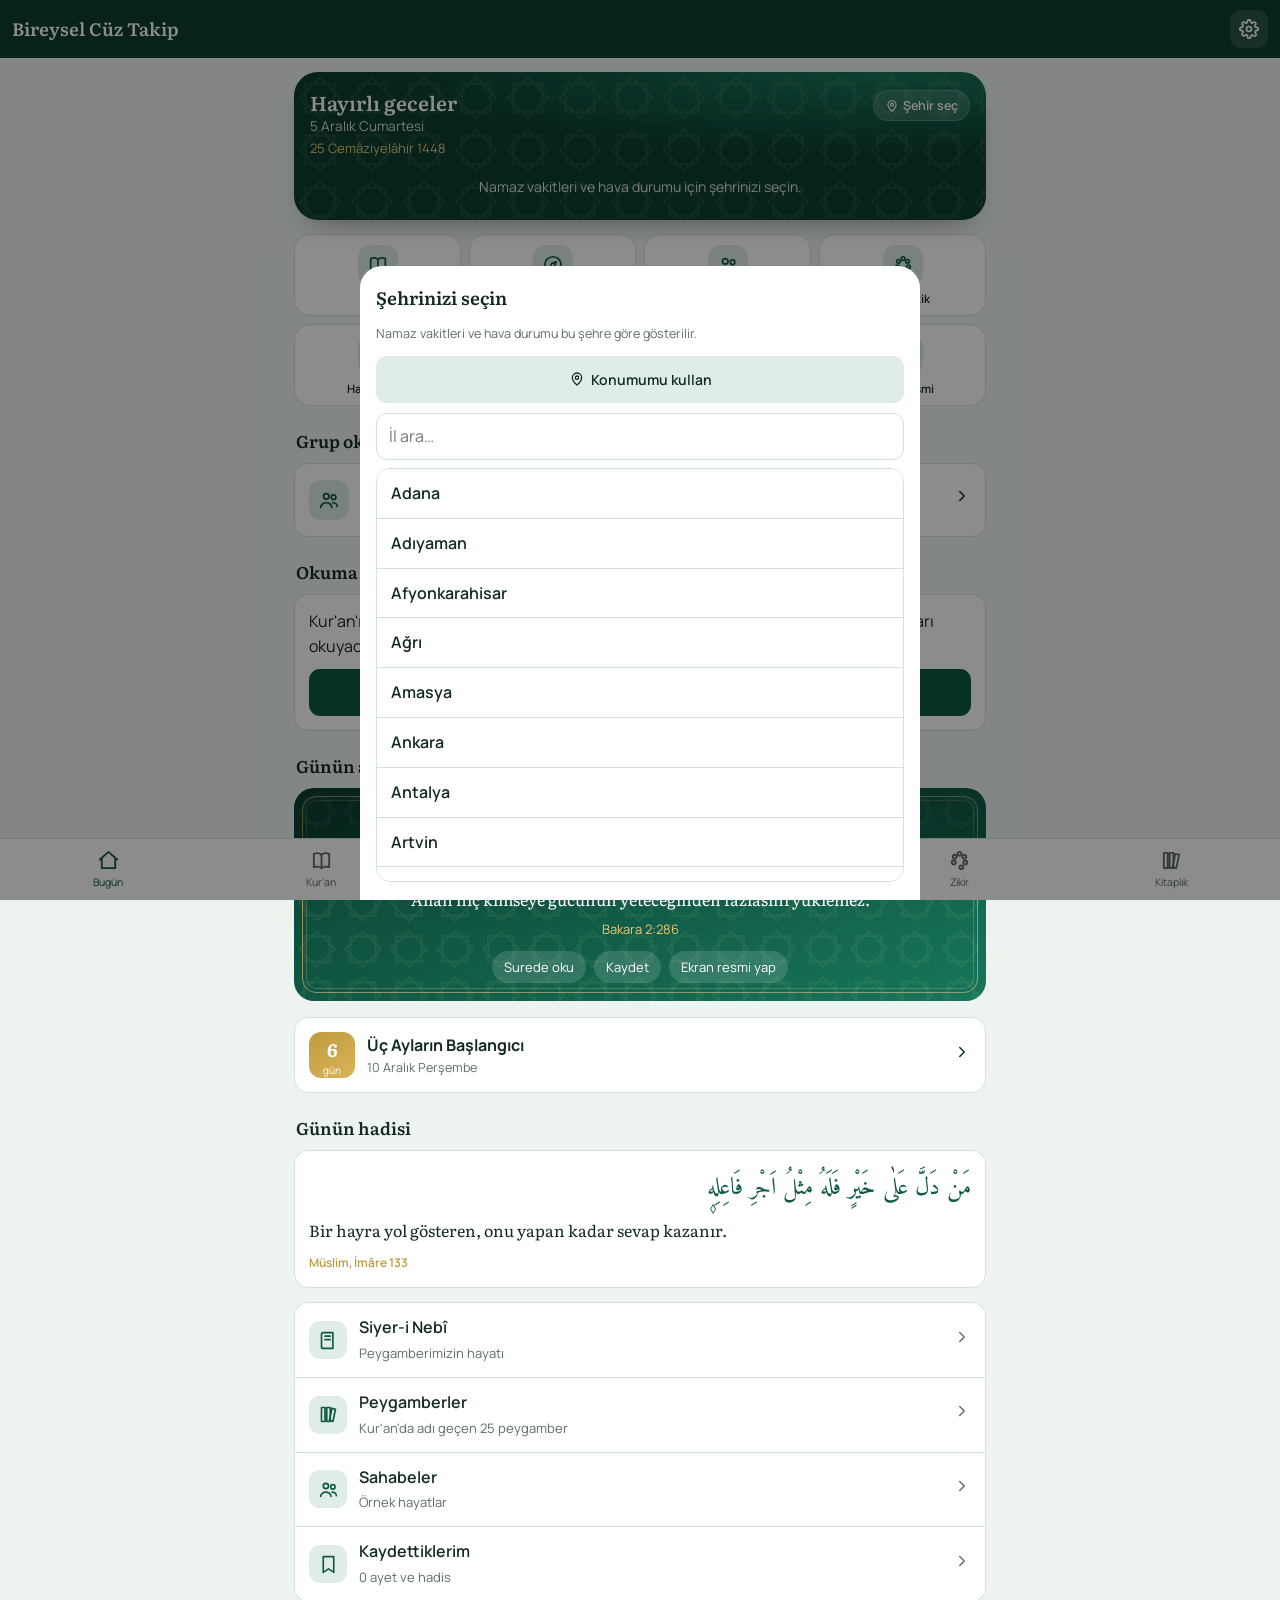
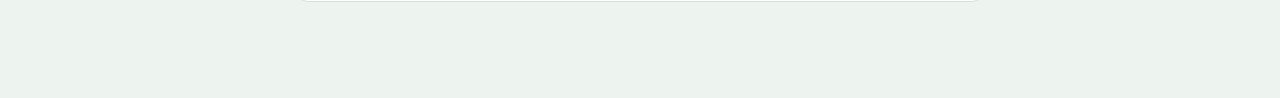
==== index.html @ bbe1b6b3 "Add files via upload" ====
<!DOCTYPE html>
<html lang="tr" data-theme="zumrut">
<head>
<meta charset="utf-8">
<meta name="viewport" content="width=device-width, initial-scale=1, viewport-fit=cover">
<meta name="theme-color" content="#0b3d31">
<meta name="description" content="Kur'an-ı Kerîm, meal ve tefsir, okuma planı, namaz vakitleri, zikirler, Cevşen, siyer ve dini günler.">
<title>Bireysel Cüz Takip</title>
<link rel="manifest" href="manifest.json">
<link rel="icon" href="icon-192.png">
<link rel="apple-touch-icon" href="icon-192.png">
<link rel="preconnect" href="https://fonts.googleapis.com">
<link rel="preconnect" href="https://fonts.gstatic.com" crossorigin>
<link href="https://fonts.googleapis.com/css2?family=Amiri+Quran&family=Amiri:wght@400;700&family=Literata:opsz,wght@7..72,400;7..72,600;7..72,700&family=Manrope:wght@400;500;600;700&display=swap" rel="stylesheet">
<link rel="stylesheet" href="stil.css">
</head>
<body>
<header class="top">
  <button class="ib hide" id="back" aria-label="Geri"><svg viewBox="0 0 24 24" fill="none" stroke="currentColor" stroke-width="2.4" stroke-linecap="round" stroke-linejoin="round"><path d="M15 18l-6-6 6-6"/></svg></button>
  <h1 id="ttl">Bireysel Cüz Takip</h1>
  <button class="ib" id="ayar" aria-label="Ayarlar"><svg viewBox="0 0 24 24" fill="none" stroke="currentColor" stroke-width="2" stroke-linecap="round" stroke-linejoin="round"><circle cx="12" cy="12" r="3"/><path d="M19.4 15a1.6 1.6 0 00.3 1.8l.1.1a2 2 0 11-2.8 2.8l-.1-.1a1.6 1.6 0 00-2.7 1.1V21a2 2 0 01-4 0v-.1A1.6 1.6 0 007.4 19.4l-.1.1a2 2 0 11-2.8-2.8l.1-.1A1.6 1.6 0 003.5 14H3a2 2 0 010-4h.1A1.6 1.6 0 004.6 7.4l-.1-.1a2 2 0 112.8-2.8l.1.1A1.6 1.6 0 0010 3.5V3a2 2 0 014 0v.1a1.6 1.6 0 002.6 1.4l.1-.1a2 2 0 112.8 2.8l-.1.1A1.6 1.6 0 0020.5 10H21a2 2 0 010 4h-.1a1.6 1.6 0 00-1.5 1z"/></svg></button>
</header>
<main id="view"></main>
<nav class="tabs" id="tabs"></nav>
<input type="file" id="picker" accept="application/pdf,.pdf" class="hide">
<input type="file" id="jpicker" accept="application/json,.json" class="hide">
<script>window.addEventListener("error",function(e){var d=document.getElementById("hataKutu");if(!d){d=document.createElement("div");d.id="hataKutu";d.style.cssText="position:fixed;left:8px;right:8px;bottom:90px;z-index:99;background:#7a1f1f;color:#fff;padding:10px 12px;border-radius:10px;font:13px/1.4 sans-serif";document.body.appendChild(d)}d.textContent="Hata: "+e.message+" ("+(e.lineno||"")+")"});</script>
<script src="ayar.js"></script>
<script src="veri.js"></script>
<script src="veri-ek.js"></script>
<script src="uygulama.js"></script>
<script src="okuyucu.js"></script>
<script src="grup.js"></script>
<script src="kible.js"></script>
<script src="ekler.js"></script>
</body>
</html>
---- stil.css ----
:root{--ar:'Amiri','Traditional Arabic',serif;--serif:'Literata',Georgia,serif;--sans:'Manrope',system-ui,sans-serif;--r:14px;
  --star:url("data:image/svg+xml,%3Csvg xmlns='http://www.w3.org/2000/svg' viewBox='0 0 40 40'%3E%3Cg fill='none' stroke='%23b8892d' stroke-width='1.8'%3E%3Crect x='9' y='9' width='22' height='22'/%3E%3Crect x='9' y='9' width='22' height='22' transform='rotate(45 20 20)'/%3E%3C/g%3E%3C/svg%3E")}
[data-theme=cini]{--bg:#eef2f5;--card:#fff;--ink:#16243a;--muted:#5b6b7d;--line:#d9e1e8;--pri:#1f4e8c;--pri2:#2a6fb0;--acc:#b8892d;--soft:#e4ecf4;--h1:#173a6b;--h2:#1f6f8b;--on:#fff}
[data-theme=tezhip]{--bg:#f6efe1;--card:#fffaf0;--ink:#2b1d12;--muted:#7a6652;--line:#e8dcc3;--pri:#7a1f2b;--pri2:#9b2c3a;--acc:#b8892d;--soft:#f1e5cd;--h1:#5e1520;--h2:#8a2a35;--on:#fff}
[data-theme=zumrut]{--bg:#edf4f0;--card:#fff;--ink:#132a22;--muted:#5a6e66;--line:#d4e2db;--pri:#0f5a46;--pri2:#17765c;--acc:#c09a3e;--soft:#dfede6;--h1:#0b3d31;--h2:#17765c;--on:#fff}
[data-theme=gece]{--bg:#0e1726;--card:#152238;--ink:#e8ecf3;--muted:#95a3b8;--line:#24344f;--pri:#5b97e3;--pri2:#6aa5ef;--acc:#d6b062;--soft:#1b2b45;--h1:#0b1424;--h2:#1d3557;--on:#fff}
[data-theme=sepya]{--bg:#ece2d0;--card:#f7f0e2;--ink:#3b2f22;--muted:#7b6a55;--line:#dccdb3;--pri:#6b4f2f;--pri2:#85643d;--acc:#a0782f;--soft:#e5d7be;--h1:#4a3622;--h2:#7a5a36;--on:#fff}
[data-theme=sade]{--bg:#f4f5f7;--card:#fff;--ink:#1c1f23;--muted:#636a72;--line:#e1e4e8;--pri:#2e3a46;--pri2:#45535f;--acc:#9a7b3a;--soft:#eaedf0;--h1:#2e3a46;--h2:#4a5a68;--on:#fff}
*{box-sizing:border-box;-webkit-tap-highlight-color:transparent}
html,body{margin:0;background:var(--bg);color:var(--ink);font:16px/1.55 var(--sans)}
button,input,select,textarea{font:inherit;color:inherit}
a{color:var(--pri2)}
:focus-visible{outline:2px solid var(--acc);outline-offset:2px}
@media (prefers-reduced-motion:reduce){*{transition:none!important;animation:none!important}}
.top{position:sticky;top:0;z-index:20;background:var(--h1);color:#fff;padding:calc(env(safe-area-inset-top) + 10px) 12px 10px;display:flex;align-items:center;gap:8px}
.top h1{font:600 18px/1.2 var(--serif);margin:0;flex:1;min-width:0;white-space:nowrap;overflow:hidden;text-overflow:ellipsis}
.top .sub{font:400 12px var(--sans);opacity:.72;display:block}
.ib{background:rgba(255,255,255,.12);border:0;color:#fff;width:38px;height:38px;border-radius:11px;display:grid;place-items:center;cursor:pointer;flex:none;position:relative}
.ib svg{width:20px;height:20px}
.dot{position:absolute;top:4px;right:4px;min-width:16px;height:16px;border-radius:99px;background:#e0533d;color:#fff;font-size:10px;font-weight:700;display:grid;place-items:center;padding:0 4px}
main{max-width:720px;margin:0 auto;padding:14px 14px calc(96px + env(safe-area-inset-bottom))}
nav.tabs{position:fixed;bottom:0;left:0;right:0;z-index:30;background:var(--card);border-top:1px solid var(--line);display:flex;justify-content:space-around;padding:6px 2px calc(6px + env(safe-area-inset-bottom))}
nav.tabs button{background:none;border:0;display:flex;flex-direction:column;align-items:center;gap:2px;font-size:10.5px;color:var(--muted);padding:4px 2px;min-width:0;flex:1;cursor:pointer}
nav.tabs button svg{width:23px;height:23px}
nav.tabs button.on{color:var(--pri)}
/* Günün ayeti — tezhipli çerçeve */
.frame{position:relative;background:linear-gradient(160deg,var(--h1),var(--h2));color:#fff;border-radius:20px;padding:26px 20px 18px;margin-bottom:16px;overflow:hidden}
.frame::before{content:"";position:absolute;inset:8px;border:1px solid rgba(232,200,120,.55);border-radius:14px;pointer-events:none}
.frame::after{content:"";position:absolute;inset:12px;border:1px solid rgba(232,200,120,.25);border-radius:11px;pointer-events:none}
.frame .pat{position:absolute;inset:0;opacity:.07;background-image:var(--star);background-size:46px;filter:brightness(3)}
.frame .greet{font:500 13px var(--sans);opacity:.8;position:relative}
.frame .ay{font-family:var(--ar);direction:rtl;text-align:center;font-size:30px;line-height:1.9;margin:10px 0 6px;position:relative;color:#fff}
.frame .ml{font:400 16px/1.6 var(--serif);text-align:center;position:relative}
.frame .kn{text-align:center;color:#e9c873;font-size:13px;margin-top:6px;position:relative}
.frame .acts{display:flex;justify-content:center;gap:8px;margin-top:12px;position:relative;flex-wrap:wrap}
.frame .acts button{background:rgba(255,255,255,.14);border:0;color:#fff;border-radius:99px;padding:6px 12px;font-size:13px;cursor:pointer}
h2.sec{font:600 17px var(--serif);margin:22px 2px 10px;display:flex;align-items:center;justify-content:space-between}
h2.sec small{font:500 13px var(--sans);color:var(--muted)}
.big2{display:grid;grid-template-columns:1fr 1fr;gap:10px;margin-bottom:10px}
.bigt{border-radius:18px;padding:16px;cursor:pointer;color:#fff;min-height:118px;display:flex;flex-direction:column;justify-content:space-between;background:linear-gradient(150deg,var(--pri),var(--pri2))}
.bigt.alt{background:var(--card);color:var(--ink);border:1px solid var(--line)}
.bigt b{font:600 17px var(--serif)}
.bigt span{font-size:12.5px;opacity:.8}
.rows{background:var(--card);border:1px solid var(--line);border-radius:var(--r);overflow:hidden}
.rw{display:flex;align-items:center;gap:12px;padding:12px 14px;cursor:pointer;border-bottom:1px solid var(--line)}
.rw:last-child{border-bottom:0}
.rw .ico{width:38px;height:38px;border-radius:11px;background:var(--soft);color:var(--pri);display:grid;place-items:center;flex:none}
.rw .ico svg{width:21px;height:21px}
.rw .tx{flex:1;min-width:0}.rw .tx b{display:block;font-weight:600}.rw .tx span{font-size:13px;color:var(--muted)}
.rw .chev{color:var(--muted)}
.card{background:var(--card);border:1px solid var(--line);border-radius:var(--r);padding:14px;margin-bottom:10px}
.row{display:flex;align-items:center;gap:10px}.between{justify-content:space-between}.wrap{flex-wrap:wrap}.grow{flex:1;min-width:0}
.muted{color:var(--muted);font-size:13px}.small{font-size:12.5px}
.btn{border:0;border-radius:11px;padding:10px 14px;background:var(--pri);color:var(--on);font-weight:600;cursor:pointer;display:inline-flex;align-items:center;gap:6px;font-size:14px;justify-content:center}
.btn.acc{background:var(--acc);color:#fff}.btn.ghost{background:var(--soft);color:var(--ink)}.btn.line{background:transparent;border:1px solid var(--line);color:var(--ink)}
.btn.sm{padding:6px 10px;font-size:13px;border-radius:9px}.btn.full{width:100%;padding:13px}.btn.red{background:#b0392a;color:#fff}
.btn:disabled{opacity:.45}.btn svg{width:16px;height:16px}
.in{width:100%;border:1px solid var(--line);background:var(--card);border-radius:11px;padding:10px 12px;outline:none}
.in:focus{border-color:var(--pri2)}
label.lb{display:block;font-size:13px;color:var(--muted);margin:10px 0 4px}
.num{width:36px;height:36px;flex:none;display:grid;place-items:center;font-size:12px;font-weight:700;color:var(--pri);background:var(--star) center/contain no-repeat}
.seg{display:flex;background:var(--soft);border-radius:12px;padding:3px;gap:3px;margin-bottom:12px}
.seg button{flex:1;border:0;background:none;padding:8px;border-radius:9px;font-size:13px;font-weight:600;cursor:pointer;color:var(--muted)}
.seg button.on{background:var(--card);color:var(--ink);box-shadow:0 1px 3px rgba(0,0,0,.08)}
.chips{display:flex;gap:8px;overflow-x:auto;padding-bottom:4px;scrollbar-width:none}.chips::-webkit-scrollbar{display:none}.chips.wr{flex-wrap:wrap}
.chip{border:1px solid var(--line);background:var(--card);border-radius:99px;padding:6px 12px;font-size:13px;white-space:nowrap;cursor:pointer}
.chip.on{background:var(--pri);color:var(--on);border-color:var(--pri)}
/* Kur'an okuyucu */
.surehead{text-align:center;padding:14px;border:1px solid var(--line);border-radius:16px;background:var(--card);position:relative;margin-bottom:6px}
.surehead::before{content:"";position:absolute;inset:5px;border:1px solid color-mix(in srgb,var(--acc) 45%,transparent);border-radius:12px;pointer-events:none}
.surehead b{font:600 20px var(--serif)}
.besmele{font-family:var(--ar);font-size:30px;text-align:center;margin:10px 0 2px;color:var(--pri)}
.ayah{padding:14px 2px 10px;border-bottom:1px solid var(--line)}
.ayah .a{font-family:var(--ar);direction:rtl;text-align:right;line-height:2.15;font-size:var(--afs,30px)}
.mk{display:inline-grid;place-items:center;width:1.25em;height:1.25em;background:var(--star) center/contain no-repeat;font:700 .42em var(--sans);color:var(--acc);vertical-align:middle;margin-right:.15em;direction:ltr}
.ayah .t{margin-top:6px;font:400 15.5px/1.6 var(--serif)}
.ayah .tr{font-size:13px;color:var(--muted);font-style:italic;margin-top:4px}
.aacts{display:flex;gap:4px;margin-top:6px;justify-content:flex-end}
.aacts button{background:none;border:0;color:var(--muted);padding:6px;border-radius:8px;cursor:pointer;display:grid;place-items:center}
.aacts button svg{width:19px;height:19px}.aacts button.on{color:var(--acc)}
.cuzgrid{display:grid;grid-template-columns:repeat(5,1fr);gap:8px}
.cz{aspect-ratio:1;border-radius:13px;border:1.5px solid var(--line);background:var(--card);display:flex;flex-direction:column;align-items:center;justify-content:center;cursor:pointer;font-weight:700;font-size:18px;padding:2px;min-width:0}
.cz small{font-size:9.5px;font-weight:500;color:var(--muted);max-width:100%;overflow:hidden;text-overflow:ellipsis;white-space:nowrap}
.cz.done{background:var(--pri);color:var(--on);border-color:var(--pri)}.cz.done small{color:inherit;opacity:.75}
.cz.read{border-color:var(--acc);background:color-mix(in srgb,var(--acc) 18%,var(--card))}
.bar{height:9px;border-radius:99px;background:var(--soft);overflow:hidden}.bar>i{display:block;height:100%;background:linear-gradient(90deg,var(--pri2),var(--acc));border-radius:99px}
.ring{position:relative;width:220px;height:220px;margin:12px auto}
.ring svg{position:absolute;inset:0;transform:rotate(-90deg)}
.ring button{position:absolute;inset:16px;border-radius:50%;border:0;cursor:pointer;color:#fff;background:radial-gradient(circle at 35% 30%,var(--pri2),var(--h1));user-select:none;box-shadow:0 10px 26px rgba(0,0,0,.18)}
.ring button:active{transform:scale(.97)}
.ring b{font-size:56px;line-height:1;display:block}.ring span{font-size:13px;opacity:.85}
.step{border-left:3px solid var(--line);padding:8px 0 8px 12px;cursor:pointer}.step.on{border-color:var(--acc)}
.arx{font-family:var(--ar);direction:rtl;text-align:right;line-height:1.95}
.hadis .arx{font-size:24px;color:var(--pri)}
.src{font-size:12px;color:var(--acc);font-weight:600}
.book{display:flex;gap:12px;align-items:center}
.spine{width:42px;height:58px;border-radius:5px 9px 9px 5px;flex:none;display:grid;place-items:center;color:#f3dfae;font:600 10.5px var(--serif);text-align:center;padding:3px;background:linear-gradient(90deg,var(--h1) 0 6px,var(--pri2) 6px)}
.sheet-bg{position:fixed;inset:0;background:rgba(0,0,0,.45);z-index:50;display:flex;align-items:flex-end;justify-content:center}
.sheet{background:var(--card);width:100%;max-width:560px;border-radius:22px 22px 0 0;padding:18px 16px calc(18px + env(safe-area-inset-bottom));max-height:88vh;overflow:auto}
.sheet h3{margin:0 0 10px;font:600 18px var(--serif)}
.toast{position:fixed;left:50%;bottom:calc(88px + env(safe-area-inset-bottom));transform:translateX(-50%);background:#1d2a33;color:#fff;padding:10px 16px;border-radius:12px;font-size:14px;z-index:60;max-width:90vw}
.chat{display:flex;flex-direction:column;gap:10px}
.msg{padding:10px 13px;border-radius:16px;max-width:88%;white-space:pre-wrap;word-wrap:break-word;font-size:15px}
.msg.u{align-self:flex-end;background:var(--pri);color:var(--on);border-bottom-right-radius:4px}
.msg.a{align-self:flex-start;background:var(--card);border:1px solid var(--line);border-bottom-left-radius:4px}
.composer{position:sticky;bottom:calc(70px + env(safe-area-inset-bottom));background:var(--bg);padding:8px 0;display:flex;gap:8px}
.pdfwrap{background:#4a4f55;border-radius:12px;overflow:auto;text-align:center;min-height:300px}
.pdfwrap canvas{display:block;margin:0 auto}.pdfwrap.night canvas{filter:invert(.9) hue-rotate(180deg)}
.slide{aspect-ratio:16/9;width:100%;border-radius:12px;overflow:hidden;position:relative;color:#fff;background:linear-gradient(135deg,var(--h1),var(--h2));padding:5% 6%;display:flex;flex-direction:column}
.slide h3{margin:0 0 3%;font:700 clamp(16px,4.4vw,34px)/1.2 var(--serif);color:#f3dfae}
.slide ul{margin:0;padding-left:1.1em;font-size:clamp(11px,2.6vw,20px);line-height:1.45}
.slide .q{margin-top:auto;border-left:3px solid #d6aa4f;padding-left:10px;font-size:clamp(10px,2.3vw,18px)}.slide .q .k{color:#e9c873;font-size:.85em}
.slide.cover{justify-content:center;align-items:center;text-align:center}.slide.cover h3{font-size:clamp(20px,6vw,46px)}
.slide .pg{position:absolute;right:3%;bottom:3%;font-size:11px;opacity:.6}
.slide-full{position:fixed;inset:0;z-index:70;background:#000;display:flex;align-items:center;justify-content:center}
.slide-full .slide{max-width:min(100vw,calc(100vh*16/9));border-radius:0}
.empty{text-align:center;padding:26px 12px;color:var(--muted)}
.spin{width:22px;height:22px;border:3px solid var(--line);border-top-color:var(--pri);border-radius:50%;animation:s 1s linear infinite;margin:20px auto}@keyframes s{to{transform:rotate(360deg)}}
.themes{display:grid;grid-template-columns:repeat(3,1fr);gap:8px}
.th{border:2px solid var(--line);border-radius:14px;padding:6px;cursor:pointer;background:var(--card);text-align:center;font-size:12.5px;font-weight:600}
.th.on{border-color:var(--acc)}
.th i{display:block;height:46px;border-radius:9px;margin-bottom:5px}
.wpwrap{display:flex;justify-content:center}
.wpwrap canvas{width:min(62vw,260px);border-radius:22px;box-shadow:0 10px 30px rgba(0,0,0,.25)}
.code{font:700 28px/1 var(--sans);letter-spacing:6px;text-align:center;padding:14px;border:2px dashed var(--acc);border-radius:14px;margin:8px 0;user-select:all}
.note{display:flex;gap:10px;padding:10px 0;border-bottom:1px solid var(--line)}.note:last-child{border:0}
.hide{display:none!important}/* ===== Bireysel Cüz Takip ekleri ===== */
.frame.vkt{padding:20px 16px 16px;cursor:pointer}
.frame .nx{position:relative;text-align:center;font-size:13px;opacity:.85;margin-top:10px}
.frame .sayac{position:relative;text-align:center;font:700 34px/1.1 var(--serif);color:#fff;margin:2px 0 12px;font-variant-numeric:tabular-nums}
.vakitler{position:relative;display:grid;grid-template-columns:repeat(6,1fr);gap:4px}
.vakitler div{background:rgba(255,255,255,.1);border-radius:10px;padding:6px 2px;text-align:center;display:flex;flex-direction:column}
.vakitler span{font-size:11px;opacity:.8}.vakitler b{font-size:14px;font-variant-numeric:tabular-nums}
.vakitler div.on{background:#e9c873;color:#2b2210}
.secil{position:relative;display:flex;align-items:center;gap:6px;margin:14px auto 2px;background:rgba(255,255,255,.16);border:0;color:#fff;border-radius:99px;padding:9px 14px;cursor:pointer;font-weight:600}
.tablo{width:100%;border-collapse:collapse;font-size:13px;font-variant-numeric:tabular-nums}
.tablo th,.tablo td{padding:7px 4px;text-align:center;border-bottom:1px solid var(--line)}
.tablo th{position:sticky;top:0;background:var(--soft);font-weight:600;font-size:12px}
.tablo tr.on td{background:color-mix(in srgb,var(--acc) 22%,var(--card));font-weight:700}
.hava-b{display:flex;align-items:center;gap:16px}.hava-b .em{font-size:64px;line-height:1}.hava-b .deg{font:700 44px/1 var(--serif)}
.tf{margin-top:8px;padding:8px 10px;border-radius:10px;background:var(--soft)}.tf b{font-size:12px;color:var(--acc)}.tf .arx{font-size:19px;line-height:1.8}
.yazi h2{font:600 22px/1.3 var(--serif);margin:4px 0 10px}.yazi p{font:400 16.5px/1.75 var(--serif);margin:0 0 10px}
@media (max-width:380px){.vakitler b{font-size:12.5px}.vakitler span{font-size:10px}}
/* Mushaf okuyucu (tam ekran) */
.oku{--zum:var(--h1);--zum2:var(--h2);--zum3:var(--soft);--altin:#b8892d;--altin2:#f0dfb2;--kart:var(--card);--yazi:var(--ink);--sol:var(--muted);--cizgi:var(--line)}
.bildirim{position:fixed;left:50%;top:calc(14px + env(safe-area-inset-top));transform:translateX(-50%);background:#16261f;color:#fff;padding:10px 16px;border-radius:12px;font-size:14px;z-index:80;max-width:92vw;box-shadow:0 6px 20px rgba(0,0,0,.25)}
.bildirim button{background:none;border:0;color:#f0dfb2;font-weight:700;margin-left:12px;cursor:pointer}
.donen{width:26px;height:26px;border:3px solid var(--line);border-top-color:var(--pri);border-radius:50%;animation:s 1s linear infinite;margin:40px auto}
/* ===== Okuyucu ===== */
.oku{position:fixed;inset:0;background:#f6edd3;z-index:45;display:flex;flex-direction:column}
.oust{background:var(--zum);color:#fff;padding:calc(env(safe-area-inset-top) + 8px) 10px 8px;display:flex;align-items:center;gap:8px}
.oust b{flex:1;font:700 18px 'Literata',serif}
.ik{background:rgba(255,255,255,.14);border:0;color:#fff;min-width:40px;height:40px;border-radius:12px;cursor:pointer;font-weight:700;padding:0 10px;font-size:15px}
.ik.on{background:var(--altin2);color:var(--zum)}
.metin{flex:1;overflow:auto;padding:14px 18px 260px;scroll-behavior:auto}








.dok{position:fixed;left:0;right:0;bottom:0;z-index:47;padding:0 10px calc(10px + env(safe-area-inset-bottom));display:flex;justify-content:center;pointer-events:none}
.dok>div{pointer-events:auto;max-width:560px;width:100%;background:var(--zum);color:#fff;border-radius:20px;padding:10px;display:flex;flex-direction:column;gap:8px;box-shadow:0 8px 24px rgba(8,30,25,.35)}
.sat{display:flex;align-items:center;gap:8px}
.yb{background:var(--altin2);color:var(--zum);border:0;width:46px;height:46px;border-radius:50%;font-size:19px;font-weight:700;cursor:pointer;flex:none}
.kb{background:rgba(255,255,255,.14);color:#fff;border:0;height:38px;min-width:38px;padding:0 10px;border-radius:12px;font-size:14px;font-weight:700;cursor:pointer;flex:none}
.kb.on{background:var(--altin2);color:var(--zum)}
.sat select{flex:1;min-width:0;background:rgba(255,255,255,.13);color:#fff;border:0;border-radius:12px;padding:10px;font-size:14px}.sat select option{color:#000}
.sat input[type=range]{flex:1;accent-color:var(--altin2);height:28px}
.et{font-size:12px;opacity:.9;white-space:nowrap;overflow:hidden;text-overflow:ellipsis}
.mik{font-size:12px;padding:6px 10px;border-radius:10px;background:rgba(255,255,255,.1);display:flex;align-items:center;gap:6px}
.mik i{width:8px;height:8px;border-radius:50%;background:#e0533d;animation:n 1.2s ease-in-out infinite}@keyframes n{50%{opacity:.25}}
.okudum{background:var(--altin);color:#fff;border:0;border-radius:12px;height:44px;font-weight:700;font-size:15px;cursor:pointer;flex:1}
.oku.gizli .dok{display:none}
.goster{position:fixed;right:12px;bottom:calc(12px + env(safe-area-inset-bottom));z-index:48;background:rgba(13,74,62,.85);color:#fff;border:0;border-radius:99px;padding:9px 14px;font-size:13px;cursor:pointer}
.oku:not(.gizli) .goster{display:none}
@media (orientation:landscape){
 .oust{padding-top:calc(env(safe-area-inset-top) + 4px);padding-bottom:4px}
 .metin{padding-left:max(28px,env(safe-area-inset-left));padding-right:max(28px,env(safe-area-inset-right));padding-bottom:190px}
 .dok{justify-content:flex-start}.dok>div{max-width:460px;opacity:.96}
}
@media (prefers-reduced-motion:reduce){*{animation:none!important;transition:none!important}}
/* ===== Ana ekran (yeni) ===== */
.hero{position:relative;overflow:hidden;border-radius:24px;padding:18px 16px 16px;margin-bottom:14px;color:#fff;background:radial-gradient(120% 90% at 85% 0%,var(--h2) 0%,var(--h1) 62%);box-shadow:0 14px 30px -18px rgba(0,0,0,.55)}
.hero .pat{position:absolute;inset:0;opacity:.08;background-image:var(--star);background-size:52px;filter:brightness(3)}
.hero>*{position:relative}
.hero-ust{display:flex;justify-content:space-between;align-items:flex-start;gap:10px}
.h-sel{font:600 20px/1.2 var(--serif)}.h-tar{font-size:13.5px;opacity:.85;margin-top:2px}.h-hic{font-size:13px;color:#e9c873;margin-top:1px}
.h-il{display:flex;align-items:center;gap:4px;background:rgba(255,255,255,.14);border:1px solid rgba(255,255,255,.18);color:#fff;border-radius:99px;padding:6px 11px;font:600 12.5px var(--sans);cursor:pointer;white-space:nowrap}
.h-vakit{display:flex;flex-direction:column;align-items:center;margin:16px 0 12px;cursor:pointer}
.h-vakit span{font-size:13px;opacity:.85;letter-spacing:.2px}
.h-vakit b{font:700 40px/1.1 var(--serif);font-variant-numeric:tabular-nums;margin-top:2px}
.h-bos{text-align:center;opacity:.85;font-size:14px;margin:18px 0 6px}
.h-hava{display:flex;align-items:center;gap:8px;margin-top:12px;padding-top:10px;border-top:1px solid rgba(255,255,255,.16);font-size:13px;cursor:pointer;min-height:24px}
.h-hava:empty{display:none}.h-hava b{font-size:16px}.h-hava .hv-e{font-size:20px}.h-hava span:last-child{opacity:.85}
.hizli{display:grid;grid-template-columns:repeat(4,1fr);gap:8px;margin-bottom:12px}
.hizli button{background:var(--card);border:1px solid var(--line);border-radius:16px;padding:10px 4px 9px;display:flex;flex-direction:column;align-items:center;gap:6px;font:600 11.5px var(--sans);color:var(--ink);cursor:pointer}
.hizli button span{width:40px;height:40px;border-radius:12px;display:grid;place-items:center;background:var(--soft);color:var(--pri)}
.hizli button:active{transform:scale(.97)}
.devam,.gk0,.dg{display:flex;align-items:center;gap:12px;cursor:pointer}
.devam>div:nth-child(2),.gk0>div:nth-child(2),.dg>div:nth-child(2){flex:1;min-width:0;display:flex;flex-direction:column}
.ico2{width:40px;height:40px;border-radius:12px;background:var(--soft);color:var(--pri);display:grid;place-items:center;flex:none}
.dg-g{width:46px;height:46px;border-radius:12px;background:linear-gradient(150deg,var(--acc),#d9b45a);color:#fff;display:flex;flex-direction:column;align-items:center;justify-content:center;line-height:1;flex:none}
.dg-g b{font:700 18px var(--serif)}.dg-g span{font-size:10px;margin-top:2px}
.gk{cursor:pointer}
.serit2{display:grid;grid-template-columns:repeat(30,1fr);gap:2px;margin:10px 0}
.serit2 i{height:8px;border-radius:2px;background:rgba(255,255,255,.18)}.serit2 i.v{background:rgba(255,255,255,.45)}.serit2 i.d{background:#e9c873}
.serit2.acik i{background:var(--line)}.serit2.acik i.v{background:color-mix(in srgb,var(--pri) 35%,var(--card))}.serit2.acik i.d{background:var(--acc)}
/* ===== Grup ===== */
.gh{padding:20px 18px 16px;text-align:center}.gh h2{font:600 22px var(--serif);margin:6px 0 6px;position:relative}.gh p{position:relative;opacity:.9;font-size:14.5px;margin:0}
.gh-ic{position:relative;width:60px;height:60px;border-radius:18px;background:rgba(255,255,255,.14);display:grid;place-items:center;margin:0 auto}
.gh-ust{position:relative;display:flex;gap:6px;justify-content:center;flex-wrap:wrap}
.rozet{background:rgba(255,255,255,.14);border-radius:99px;padding:4px 10px;font-size:12px;font-weight:600}.rozet.kod{background:#e9c873;color:#2b2210;letter-spacing:1.5px;cursor:pointer}
.gh-say{position:relative;margin-top:12px}.gh-say b{font:700 38px var(--serif)}.gh-say span{opacity:.85;margin-left:4px}
.gh-alt{position:relative;font-size:13px;opacity:.9;margin:4px 0 0}
.benim2{display:flex;justify-content:space-between;align-items:center;gap:10px;flex-wrap:wrap;border:2px solid var(--acc)}
.benim2>div:first-child{display:flex;flex-direction:column}.benim2 b{font:700 22px var(--serif);color:var(--pri)}.benim2.ok{border-color:var(--pri2)}
.gizgara{display:grid;grid-template-columns:repeat(5,1fr);gap:7px}
.gz{background:var(--card);border:1px solid var(--line);border-radius:12px;padding:8px 2px 6px;display:flex;flex-direction:column;align-items:center;cursor:pointer;min-width:0;color:var(--ink)}
.gz b{font:700 17px var(--serif);color:var(--pri)}.gz small{font-size:10.5px;line-height:1.2;max-width:100%;overflow:hidden;text-overflow:ellipsis;white-space:nowrap;padding:0 3px;color:var(--muted)}
.gz.d{background:var(--pri);border-color:var(--pri)}.gz.d b{color:#f0dfb2}.gz.d small{color:#dfeee7}
.gz.bos{border-style:dashed;background:transparent}.gz.ben{box-shadow:0 0 0 2.5px var(--acc)}
.csec{display:grid;grid-template-columns:repeat(6,1fr);gap:6px}
.csec button{border:1px solid var(--line);background:var(--card);border-radius:10px;padding:9px 0;font-weight:700;cursor:pointer;color:var(--ink)}
.csec button.on{background:var(--pri);color:#fff;border-color:var(--pri)}.csec button.dolu{opacity:.35;text-decoration:line-through;cursor:not-allowed}
.kodin{text-align:center;font:700 26px var(--sans);letter-spacing:6px;text-transform:uppercase}
.kodbuyuk{text-align:center;font:700 32px var(--sans);letter-spacing:8px;color:var(--pri);background:var(--soft);border-radius:14px;padding:10px;margin:8px 0}
pre.davet{white-space:pre-wrap;background:var(--soft);border-radius:12px;padding:10px;font:13px/1.5 var(--sans);max-height:30vh;overflow:auto}
.gsec{overflow-x:auto}.gsec button{white-space:nowrap}
/* ===== Kıble ===== */
.kible-k{background:radial-gradient(120% 90% at 50% 0%,var(--h2),var(--h1) 70%);border-radius:24px;padding:16px 14px 20px;color:#fff}
.kb-ust{display:flex;justify-content:space-between;font-size:12.5px;opacity:.85;gap:8px}
.pusula{position:relative;width:min(84vw,330px);aspect-ratio:1;margin:14px auto 6px}
.pusula svg{width:100%;height:100%;transition:transform .08s linear}
.pusula .dis{fill:rgba(255,255,255,.06);stroke:rgba(233,200,115,.6);stroke-width:2}.pusula .ic{fill:none;stroke:rgba(255,255,255,.14)}
.pusula .tk{stroke:rgba(255,255,255,.35);stroke-width:1.2}.pusula .tu{stroke:#fff;stroke-width:2}
.pusula text{fill:#fff;font:700 17px var(--sans);text-anchor:middle}.pusula text.kz{fill:#ff8a7a}
.pusula .kbcizgi{stroke:#e9c873;stroke-width:3;stroke-dasharray:4 5}.pusula .kabe{fill:#1b1b1b;stroke:#e9c873;stroke-width:1.5}.pusula .kusak{fill:#e9c873}.pusula .merkez{fill:#e9c873}
.ok-sabit{position:absolute;left:50%;top:-6px;transform:translateX(-50%);width:0;height:0;border-left:11px solid transparent;border-right:11px solid transparent;border-top:20px solid #e9c873;z-index:2;filter:drop-shadow(0 2px 3px rgba(0,0,0,.4))}
.pusula.tamam .dis{fill:rgba(60,200,120,.22);stroke:#5be39a}
.kb-derece{text-align:center}.kb-derece b{display:block;font:700 34px var(--serif)}.kb-derece span{font-size:14px;opacity:.9}
@media (max-width:370px){.hizli button{font-size:10.5px}.gz small{font-size:9.5px}nav.tabs button{min-width:0;padding:4px 2px}}
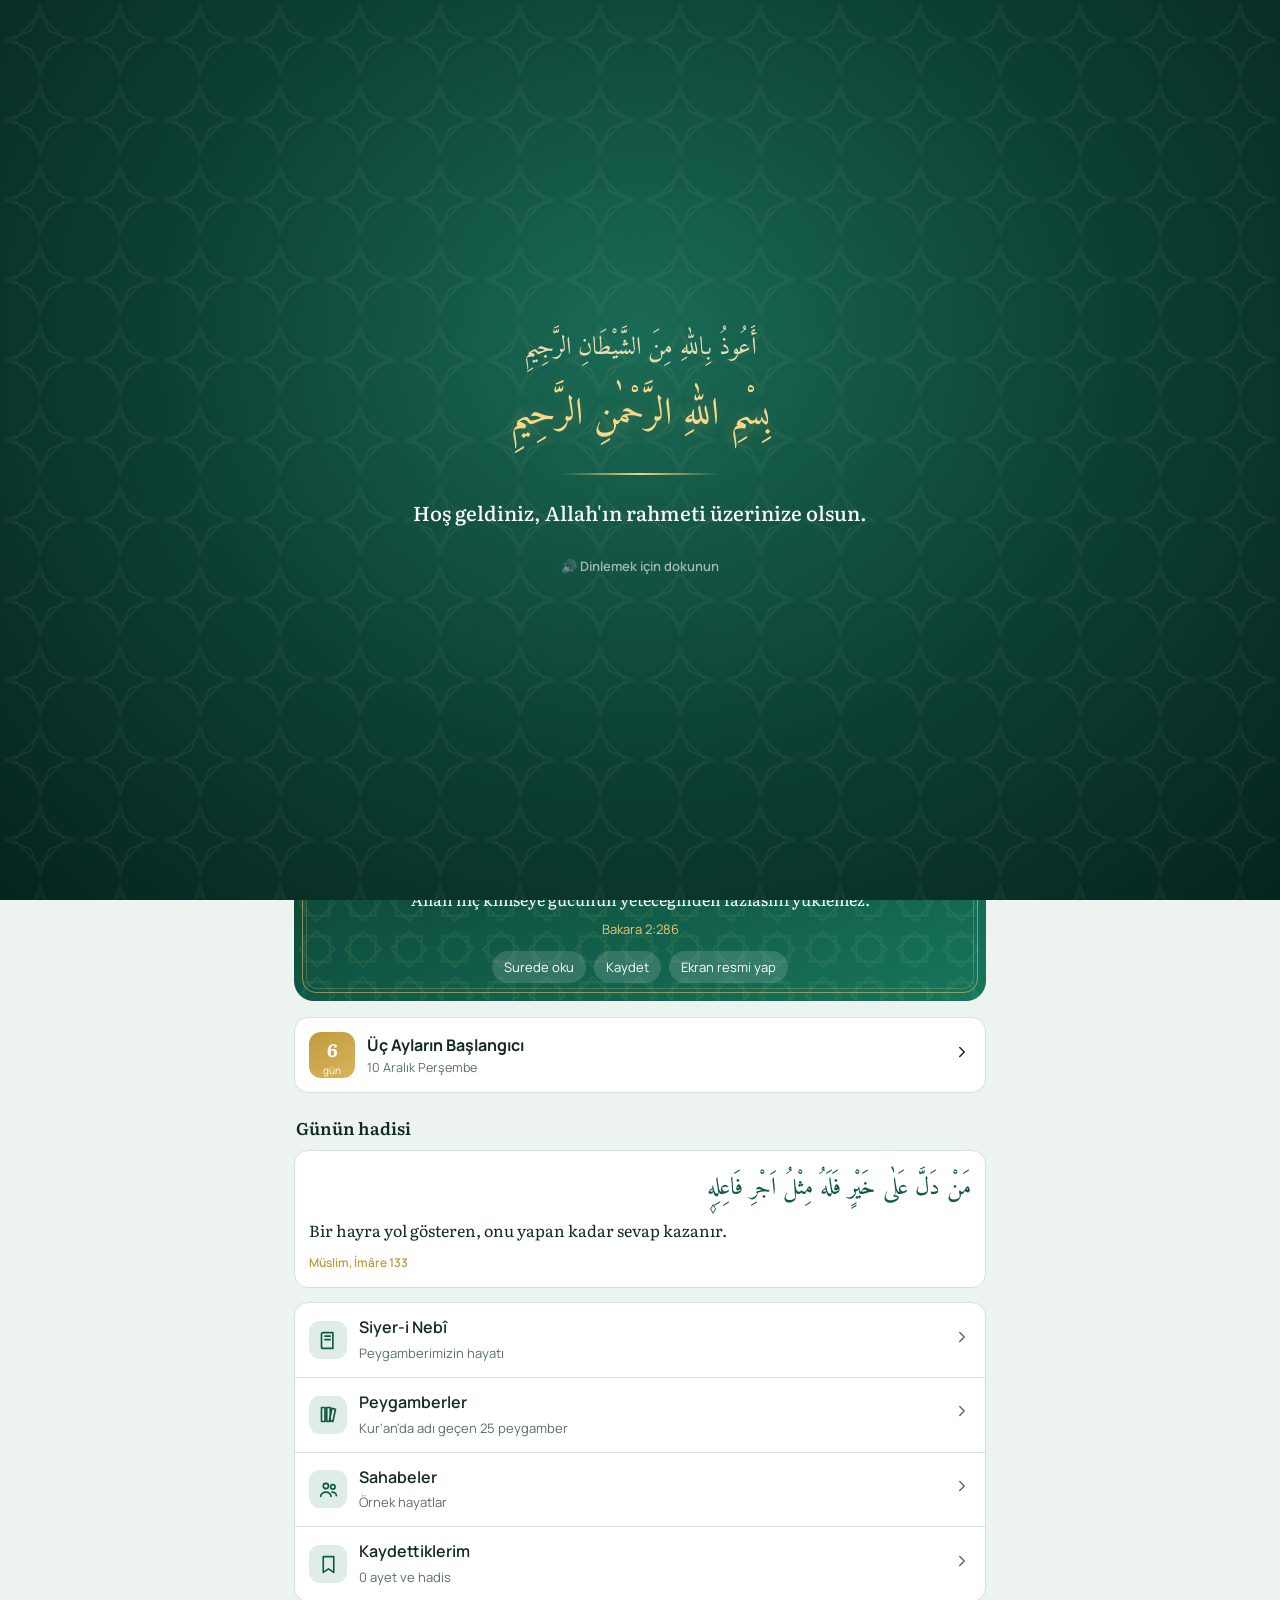
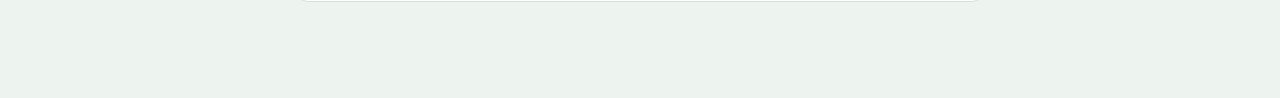
==== commit e5ac7d1c: "Add files via upload" ====
--- a/index.html
+++ b/index.html
@@ -31,7 +31,9 @@
 <script src="uygulama.js"></script>
 <script src="okuyucu.js"></script>
 <script src="grup.js"></script>
+<script src="hadisler.js"></script>
 <script src="kible.js"></script>
 <script src="ekler.js"></script>
+<script src="acilis.js"></script>
 </body>
 </html>
--- a/stil.css
+++ b/stil.css
@@ -242,3 +242,50 @@
 .pusula.tamam .dis{fill:rgba(60,200,120,.22);stroke:#5be39a}
 .kb-derece{text-align:center}.kb-derece b{display:block;font:700 34px var(--serif)}.kb-derece span{font-size:14px;opacity:.9}
 @media (max-width:370px){.hizli button{font-size:10.5px}.gz small{font-size:9.5px}nav.tabs button{min-width:0;padding:4px 2px}}
+
+/* Hadis ansiklopedisi */
+.pill{display:inline-block;background:var(--soft);color:var(--h1);border-radius:99px;padding:4px 10px;font-size:12.5px;font-weight:600;margin:0 6px 6px 0}
+.he-ar{font-size:24px;line-height:2;margin-bottom:6px}
+.he-ref{font-family:'Amiri',serif;color:var(--muted);font-size:15px;margin-bottom:12px}
+.he-tr{font-family:var(--serif);font-size:17px;line-height:1.65;margin-bottom:10px}
+.he-aciklama{line-height:1.7;font-size:15.5px}
+.he-ders{margin:0;padding-left:20px;line-height:1.6}.he-ders li{margin-bottom:8px}
+.he-bas{font-weight:600;line-height:1.4}
+.he-kaynak{margin-top:16px}
+/* Okuma sayfası: sade beyaz görünüm */
+.oku.yeni{background:#fff}
+.oku.yeni .oust{background:#f5f5f3;color:#1c1c1c;border-bottom:1px solid #e7e5e0;gap:6px}
+.oku.yeni .ik{background:transparent;color:#1c1c1c;font-size:24px;min-width:44px}
+.ubas{flex:1;min-width:0;display:flex;flex-direction:column;line-height:1.25}
+.ubas b{font:700 18px 'Manrope',sans-serif;white-space:nowrap;overflow:hidden;text-overflow:ellipsis}
+.ubas span{font:600 13.5px 'Manrope',sans-serif;color:#5d5d5d;white-space:nowrap;overflow:hidden;text-overflow:ellipsis}
+.hap{flex:none;appearance:none;-webkit-appearance:none;border:1px solid #dcdad5;background:#ebeae6 url("data:image/svg+xml,%3Csvg xmlns='http://www.w3.org/2000/svg' width='12' height='8'%3E%3Cpath d='M1 1l5 5 5-5' fill='none' stroke='%23333' stroke-width='2'/%3E%3C/svg%3E") no-repeat right 12px center;border-radius:99px;padding:9px 32px 9px 14px;font:700 14px 'Manrope',sans-serif;color:#222}
+.oku.yeni .metin{background:#fff;padding-left:16px;padding-right:16px}
+.oku.yeni .sf{margin:0 auto 6px}
+.oku.yeni .sfb{display:none}
+.oku.yeni .cerceve{background:none;border:0;box-shadow:none;padding:6px 0}
+.oku.yeni .sfn{font:600 12.5px 'Manrope',sans-serif;color:#9a9a9a;border-top:1px solid #eeece8;padding-top:6px;margin:6px 0 14px}
+.oku.yeni .ayetler{color:#161616;line-height:2.45;word-spacing:3px}
+.oku.yeni .al,.oku.yeni .vk{color:#a2155a}
+.oku.yeni .no{background:#0f5b47;color:#fff;box-shadow:0 0 0 .07em #fff,0 0 0 .13em #0f5b47;width:1.3em;height:1.3em;font-size:.47em;font-weight:700}
+.oku.yeni .sb{background:#f2f8f5;border:1px solid #cfe2da;border-radius:14px;color:#0f5b47}
+.oku.yeni .bsm{color:#161616}
+.oku.yeni .ay.su{background:#e3f1ec}
+.oku.yeni .lat{color:#56606a}
+.oku.yeni .goster{background:rgba(15,91,71,.88)}
+.he-kart .acts{display:flex;gap:8px;flex-wrap:wrap;margin-top:12px}
+.he-kart .acts button{background:var(--soft);border:0;color:var(--h1);border-radius:99px;padding:8px 14px;font:600 13.5px 'Manrope',sans-serif;cursor:pointer}
+/* Açılış */
+.acilis{position:fixed;inset:0;z-index:90;display:grid;place-items:center;padding:24px;cursor:pointer;opacity:0;transition:opacity .45s ease;
+ background:radial-gradient(ellipse at 50% 38%,#1a6b56 0%,#0c3e33 55%,#06241e 100%);color:#fff;text-align:center}
+.acilis.on{opacity:1}
+.acilis::before{content:"";position:absolute;inset:0;opacity:.08;background-image:url("data:image/svg+xml,%3Csvg xmlns='http://www.w3.org/2000/svg' width='80' height='80' viewBox='0 0 80 80'%3E%3Cg fill='none' stroke='%23f3d27a' stroke-width='1.4'%3E%3Cpath d='M40 6l9 25 25 9-25 9-9 25-9-25-25-9 25-9z'/%3E%3Crect x='22' y='22' width='36' height='36' transform='rotate(45 40 40)'/%3E%3C/g%3E%3C/svg%3E");background-size:80px}
+.ac-ic{position:relative;max-width:520px}
+.ac-ar{font-family:'Amiri Quran','Amiri',serif;direction:rtl;line-height:1.9}
+.ac-euzu{font-size:25px;color:#e9dcb4;margin-bottom:6px}
+.ac-besmele{font-size:clamp(28px,8.4vw,38px);white-space:nowrap;color:#f6d98a;text-shadow:0 2px 18px rgba(246,217,138,.35)}
+.ac-cizgi{width:160px;height:2px;margin:22px auto;background:linear-gradient(90deg,transparent,#f3d27a,transparent)}
+.ac-selam{font:500 20px/1.5 'Literata',Georgia,serif;margin:0 0 30px;color:#fff}
+.ac-ipucu{font:600 13px 'Manrope',sans-serif;color:rgba(255,255,255,.6);margin:0;animation:acNabiz 2s ease-in-out infinite}
+@keyframes acNabiz{50%{opacity:.35}}
+@media (prefers-reduced-motion:reduce){.acilis{transition:none}.ac-ipucu{animation:none}}
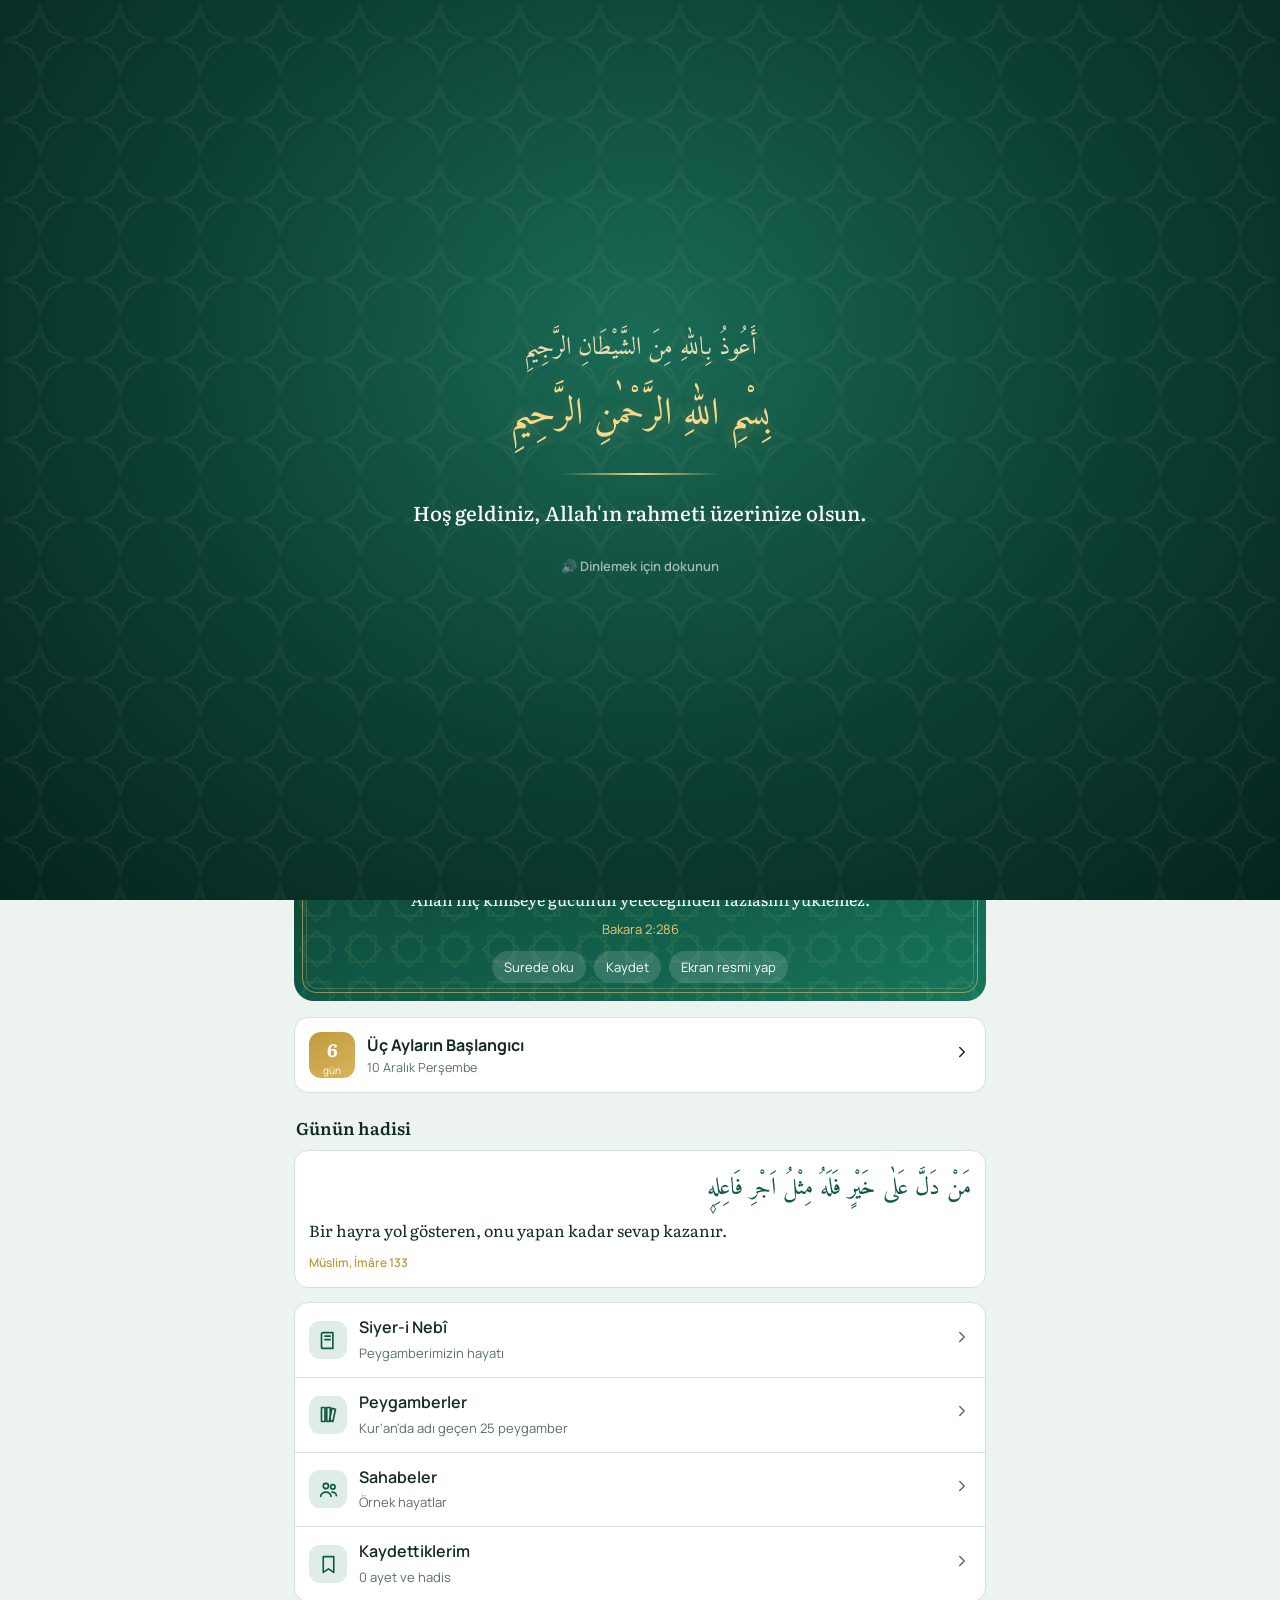
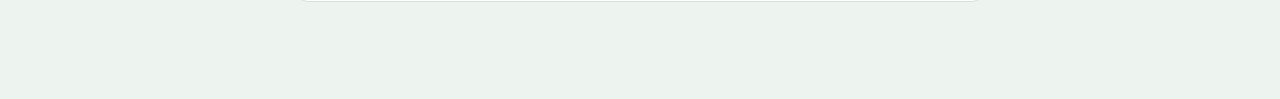
==== commit 252b7b9e: "Sesli komut, ezan aboneliği, vakitli kilit ekranı; açılışta selam sesi kaldırıldı Co-Authored-By: Cl" ====
--- a/index.html
+++ b/index.html
@@ -35,5 +35,6 @@
 <script src="kible.js"></script>
 <script src="ekler.js"></script>
 <script src="acilis.js"></script>
+<script src="sesli.js"></script>
 </body>
 </html>
--- a/stil.css
+++ b/stil.css
@@ -289,3 +289,12 @@
 .ac-ipucu{font:600 13px 'Manrope',sans-serif;color:rgba(255,255,255,.6);margin:0;animation:acNabiz 2s ease-in-out infinite}
 @keyframes acNabiz{50%{opacity:.35}}
 @media (prefers-reduced-motion:reduce){.acilis{transition:none}.ac-ipucu{animation:none}}
+/* Sesli komut */
+.sk-mik{position:fixed;right:16px;bottom:calc(84px + env(safe-area-inset-bottom));z-index:40;width:62px;height:62px;border-radius:50%;border:0;display:grid;place-items:center;cursor:pointer;
+ background:var(--h1);color:#fff;box-shadow:0 8px 22px rgba(0,0,0,.28),0 0 0 3px rgba(255,255,255,.85)}
+.sk-mik.on{background:#c0262d;animation:skNabiz 1.1s ease-in-out infinite}
+.sk-mik:focus-visible{outline:3px solid #f3c64b;outline-offset:3px}
+@keyframes skNabiz{50%{box-shadow:0 0 0 14px rgba(192,38,45,.18),0 0 0 3px #fff}}
+.gizli-okunur{position:absolute;width:1px;height:1px;overflow:hidden;clip:rect(0 0 0 0);white-space:nowrap}
+.sk-liste{margin:0;padding-left:18px;line-height:1.7}
+@media (prefers-reduced-motion:reduce){.sk-mik.on{animation:none}}
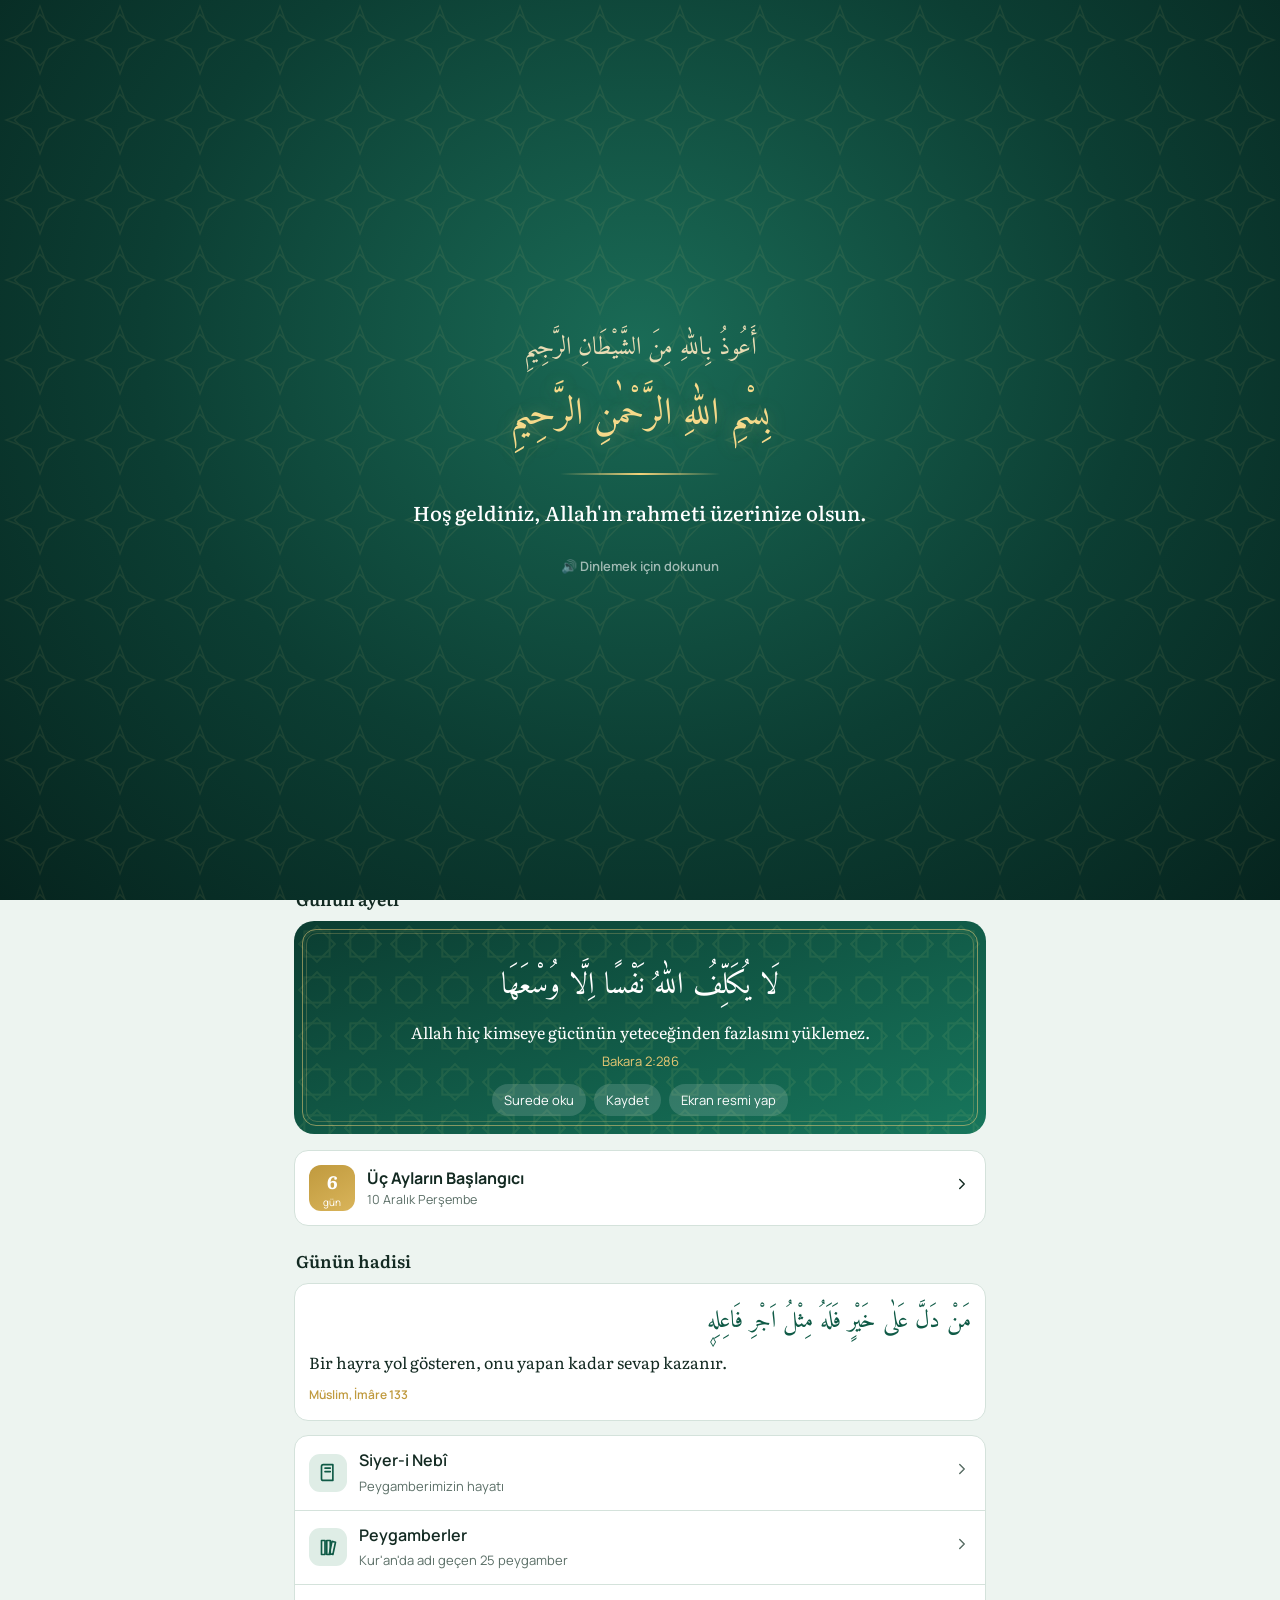
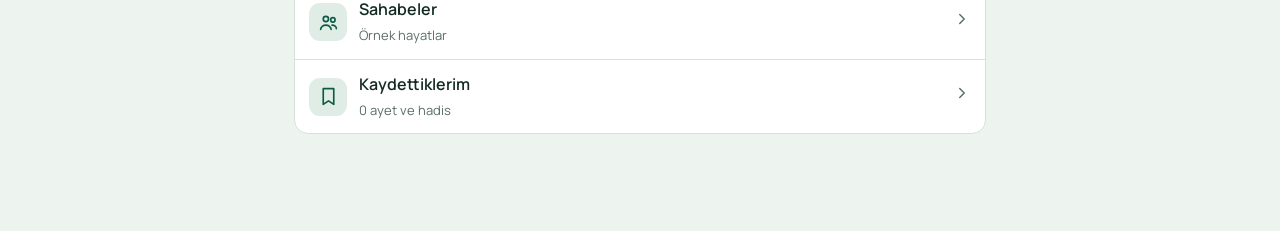
==== commit ae2c281e: "Öğretmen ders programı: fotoğraftan okuma, günün dersleri bildirimi, ana ekran bölümü Co-Authored-By" ====
--- a/index.html
+++ b/index.html
@@ -32,6 +32,7 @@
 <script src="okuyucu.js"></script>
 <script src="grup.js"></script>
 <script src="hadisler.js"></script>
+<script src="ogretmen.js"></script>
 <script src="kible.js"></script>
 <script src="ekler.js"></script>
 <script src="acilis.js"></script>
--- a/stil.css
+++ b/stil.css
@@ -298,3 +298,18 @@
 .gizli-okunur{position:absolute;width:1px;height:1px;overflow:hidden;clip:rect(0 0 0 0);white-space:nowrap}
 .sk-liste{margin:0;padding-left:18px;line-height:1.7}
 @media (prefers-reduced-motion:reduce){.sk-mik.on{animation:none}}
+/* Öğretmen ders programı */
+.dp-ust{display:flex;justify-content:space-between;gap:12px;align-items:center;background:linear-gradient(135deg,#1c2f5e,#2b4c8c);color:#fff;border-radius:20px;padding:18px}
+.dp-ust b{display:block;font:700 20px var(--serif)}.dp-ust span{font-size:13.5px;opacity:.8}
+.dp-simdi{background:#f5a623;color:#1c2f5e;border-radius:14px;padding:8px 12px;text-align:right;min-width:120px}
+.dp-simdi small{display:block;font-weight:700;font-size:11.5px}.dp-simdi b{font:700 16px 'Manrope',sans-serif}.dp-simdi span{font-size:12.5px;opacity:1}
+.dp-tablo{padding:6px 10px;margin-top:10px}
+.dp-sat{display:grid;grid-template-columns:52px 1fr 78px;gap:8px;align-items:center;padding:6px 0;border-bottom:1px solid var(--line)}
+.dp-sat:last-child{border-bottom:0}.dp-sat.on{background:#fff4e0;border-radius:12px;padding:6px}
+.dp-no{font:800 17px 'Manrope',sans-serif;color:var(--h1);text-align:center;line-height:1.1}.dp-no small{display:block;font-weight:600;font-size:11px;color:var(--muted)}
+.dp-sat .in{padding:9px 10px;margin:0}.dp-sinif{text-transform:uppercase;text-align:center;font-weight:700}
+.dp-saatler{display:grid;gap:8px;margin-top:10px}.dp-saatler label{display:flex;align-items:center;gap:6px;font-size:14px}.dp-saatler .in{padding:6px;margin:0;width:auto}
+.dp-foto{width:100%;border-radius:14px;border:1px solid var(--line)}
+.dp-bar{height:8px;background:var(--line);border-radius:9px;overflow:hidden}.dp-bar i{display:block;height:100%;width:0;background:var(--h1);transition:width .3s}
+.dp-onizle{overflow:auto;max-height:50vh}.dp-onizle table{border-collapse:collapse;font-size:12px;width:100%}.dp-onizle th,.dp-onizle td{border:1px solid var(--line);padding:4px;vertical-align:top}
+.dp-kart .ico{background:#e6ecf8;color:#2b4c8c}
